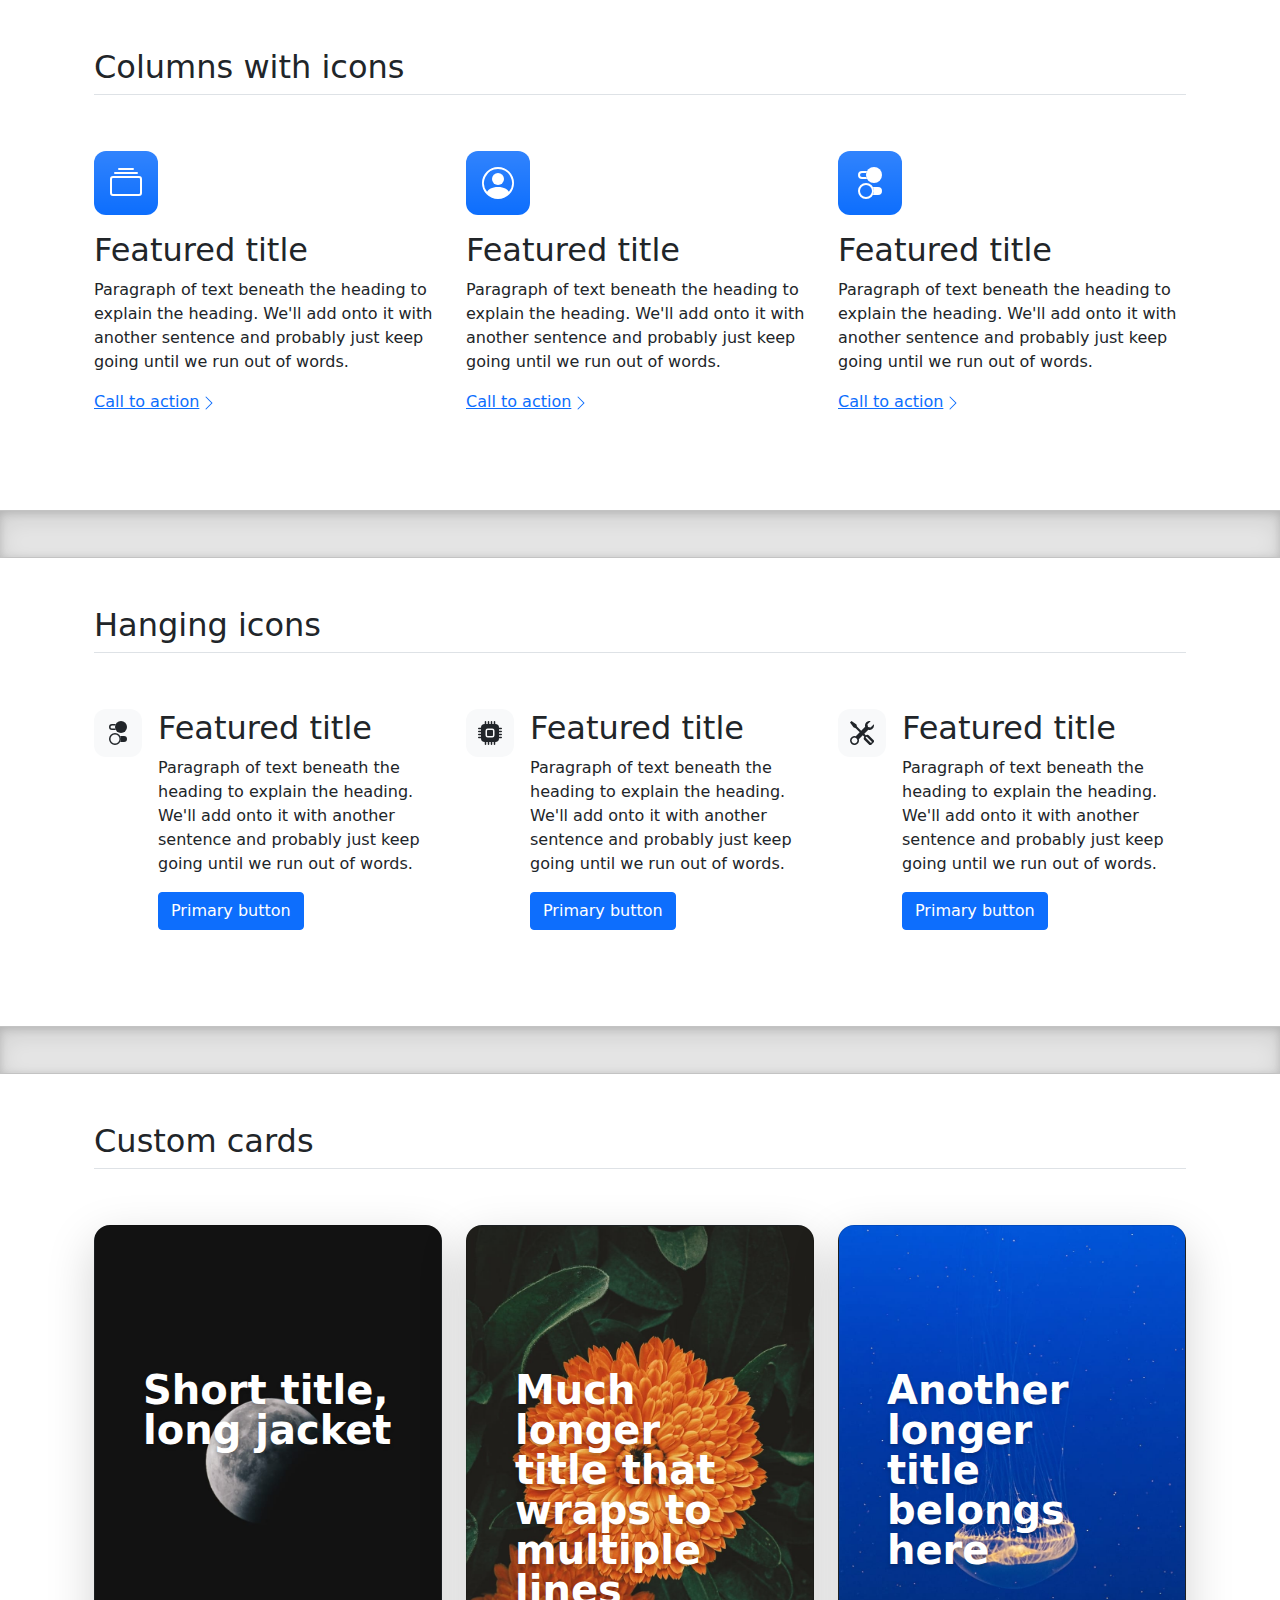
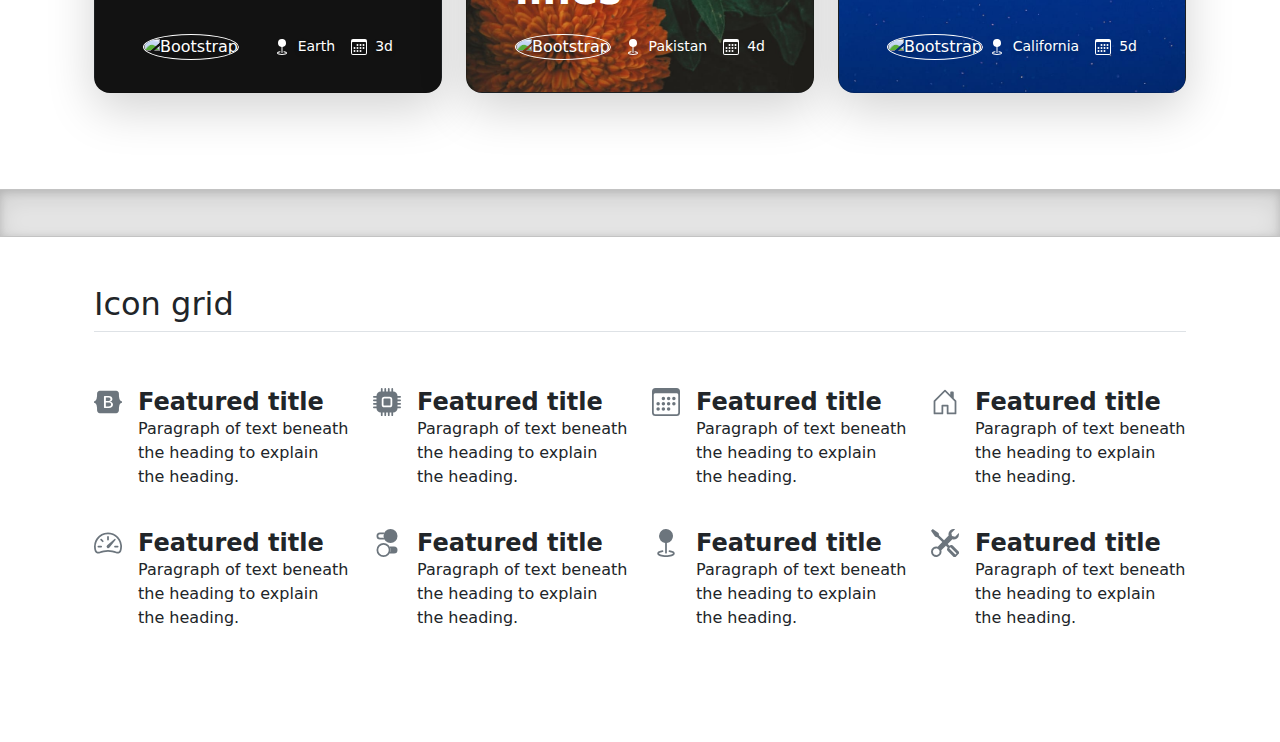
==== modules/my-page/index.html @ 79d13105 "feat(sign-in): show error login" ====
<!doctype html>
<html lang="en">
<head>
    <meta charset="utf-8">
    <meta name="viewport" content="width=device-width, initial-scale=1">
    <title>My page</title>

    <!-- Bootstrap core CSS -->
    <link href="/assets/dist/css/bootstrap.min.css" rel="stylesheet">

    <style>
        .bd-placeholder-img {
            font-size: 1.125rem;
            text-anchor: middle;
            -webkit-user-select: none;
            -moz-user-select: none;
            user-select: none;
        }

        @media (min-width: 768px) {
            .bd-placeholder-img-lg {
                font-size: 3.5rem;
            }
        }
    </style>


    <!-- Custom styles for this template -->
    <link href="my-page.css" rel="stylesheet">
</head>
<body>

<svg xmlns="http://www.w3.org/2000/svg" style="display: none;">
    <symbol id="bootstrap" viewBox="0 0 118 94">
        <title>Bootstrap</title>
        <path fill-rule="evenodd" clip-rule="evenodd"
              d="M24.509 0c-6.733 0-11.715 5.893-11.492 12.284.214 6.14-.064 14.092-2.066 20.577C8.943 39.365 5.547 43.485 0 44.014v5.972c5.547.529 8.943 4.649 10.951 11.153 2.002 6.485 2.28 14.437 2.066 20.577C12.794 88.106 17.776 94 24.51 94H93.5c6.733 0 11.714-5.893 11.491-12.284-.214-6.14.064-14.092 2.066-20.577 2.009-6.504 5.396-10.624 10.943-11.153v-5.972c-5.547-.529-8.934-4.649-10.943-11.153-2.002-6.484-2.28-14.437-2.066-20.577C105.214 5.894 100.233 0 93.5 0H24.508zM80 57.863C80 66.663 73.436 72 62.543 72H44a2 2 0 01-2-2V24a2 2 0 012-2h18.437c9.083 0 15.044 4.92 15.044 12.474 0 5.302-4.01 10.049-9.119 10.88v.277C75.317 46.394 80 51.21 80 57.863zM60.521 28.34H49.948v14.934h8.905c6.884 0 10.68-2.772 10.68-7.727 0-4.643-3.264-7.207-9.012-7.207zM49.948 49.2v16.458H60.91c7.167 0 10.964-2.876 10.964-8.281 0-5.406-3.903-8.178-11.425-8.178H49.948z"></path>
    </symbol>
    <symbol id="home" viewBox="0 0 16 16">
        <path d="M8.354 1.146a.5.5 0 0 0-.708 0l-6 6A.5.5 0 0 0 1.5 7.5v7a.5.5 0 0 0 .5.5h4.5a.5.5 0 0 0 .5-.5v-4h2v4a.5.5 0 0 0 .5.5H14a.5.5 0 0 0 .5-.5v-7a.5.5 0 0 0-.146-.354L13 5.793V2.5a.5.5 0 0 0-.5-.5h-1a.5.5 0 0 0-.5.5v1.293L8.354 1.146zM2.5 14V7.707l5.5-5.5 5.5 5.5V14H10v-4a.5.5 0 0 0-.5-.5h-3a.5.5 0 0 0-.5.5v4H2.5z"/>
    </symbol>
    <symbol id="speedometer2" viewBox="0 0 16 16">
        <path d="M8 4a.5.5 0 0 1 .5.5V6a.5.5 0 0 1-1 0V4.5A.5.5 0 0 1 8 4zM3.732 5.732a.5.5 0 0 1 .707 0l.915.914a.5.5 0 1 1-.708.708l-.914-.915a.5.5 0 0 1 0-.707zM2 10a.5.5 0 0 1 .5-.5h1.586a.5.5 0 0 1 0 1H2.5A.5.5 0 0 1 2 10zm9.5 0a.5.5 0 0 1 .5-.5h1.5a.5.5 0 0 1 0 1H12a.5.5 0 0 1-.5-.5zm.754-4.246a.389.389 0 0 0-.527-.02L7.547 9.31a.91.91 0 1 0 1.302 1.258l3.434-4.297a.389.389 0 0 0-.029-.518z"/>
        <path fill-rule="evenodd"
              d="M0 10a8 8 0 1 1 15.547 2.661c-.442 1.253-1.845 1.602-2.932 1.25C11.309 13.488 9.475 13 8 13c-1.474 0-3.31.488-4.615.911-1.087.352-2.49.003-2.932-1.25A7.988 7.988 0 0 1 0 10zm8-7a7 7 0 0 0-6.603 9.329c.203.575.923.876 1.68.63C4.397 12.533 6.358 12 8 12s3.604.532 4.923.96c.757.245 1.477-.056 1.68-.631A7 7 0 0 0 8 3z"/>
    </symbol>
    <symbol id="table" viewBox="0 0 16 16">
        <path d="M0 2a2 2 0 0 1 2-2h12a2 2 0 0 1 2 2v12a2 2 0 0 1-2 2H2a2 2 0 0 1-2-2V2zm15 2h-4v3h4V4zm0 4h-4v3h4V8zm0 4h-4v3h3a1 1 0 0 0 1-1v-2zm-5 3v-3H6v3h4zm-5 0v-3H1v2a1 1 0 0 0 1 1h3zm-4-4h4V8H1v3zm0-4h4V4H1v3zm5-3v3h4V4H6zm4 4H6v3h4V8z"/>
    </symbol>
    <symbol id="people-circle" viewBox="0 0 16 16">
        <path d="M11 6a3 3 0 1 1-6 0 3 3 0 0 1 6 0z"/>
        <path fill-rule="evenodd"
              d="M0 8a8 8 0 1 1 16 0A8 8 0 0 1 0 8zm8-7a7 7 0 0 0-5.468 11.37C3.242 11.226 4.805 10 8 10s4.757 1.225 5.468 2.37A7 7 0 0 0 8 1z"/>
    </symbol>
    <symbol id="grid" viewBox="0 0 16 16">
        <path d="M1 2.5A1.5 1.5 0 0 1 2.5 1h3A1.5 1.5 0 0 1 7 2.5v3A1.5 1.5 0 0 1 5.5 7h-3A1.5 1.5 0 0 1 1 5.5v-3zM2.5 2a.5.5 0 0 0-.5.5v3a.5.5 0 0 0 .5.5h3a.5.5 0 0 0 .5-.5v-3a.5.5 0 0 0-.5-.5h-3zm6.5.5A1.5 1.5 0 0 1 10.5 1h3A1.5 1.5 0 0 1 15 2.5v3A1.5 1.5 0 0 1 13.5 7h-3A1.5 1.5 0 0 1 9 5.5v-3zm1.5-.5a.5.5 0 0 0-.5.5v3a.5.5 0 0 0 .5.5h3a.5.5 0 0 0 .5-.5v-3a.5.5 0 0 0-.5-.5h-3zM1 10.5A1.5 1.5 0 0 1 2.5 9h3A1.5 1.5 0 0 1 7 10.5v3A1.5 1.5 0 0 1 5.5 15h-3A1.5 1.5 0 0 1 1 13.5v-3zm1.5-.5a.5.5 0 0 0-.5.5v3a.5.5 0 0 0 .5.5h3a.5.5 0 0 0 .5-.5v-3a.5.5 0 0 0-.5-.5h-3zm6.5.5A1.5 1.5 0 0 1 10.5 9h3a1.5 1.5 0 0 1 1.5 1.5v3a1.5 1.5 0 0 1-1.5 1.5h-3A1.5 1.5 0 0 1 9 13.5v-3zm1.5-.5a.5.5 0 0 0-.5.5v3a.5.5 0 0 0 .5.5h3a.5.5 0 0 0 .5-.5v-3a.5.5 0 0 0-.5-.5h-3z"/>
    </symbol>
    <symbol id="collection" viewBox="0 0 16 16">
        <path d="M2.5 3.5a.5.5 0 0 1 0-1h11a.5.5 0 0 1 0 1h-11zm2-2a.5.5 0 0 1 0-1h7a.5.5 0 0 1 0 1h-7zM0 13a1.5 1.5 0 0 0 1.5 1.5h13A1.5 1.5 0 0 0 16 13V6a1.5 1.5 0 0 0-1.5-1.5h-13A1.5 1.5 0 0 0 0 6v7zm1.5.5A.5.5 0 0 1 1 13V6a.5.5 0 0 1 .5-.5h13a.5.5 0 0 1 .5.5v7a.5.5 0 0 1-.5.5h-13z"/>
    </symbol>
    <symbol id="calendar3" viewBox="0 0 16 16">
        <path d="M14 0H2a2 2 0 0 0-2 2v12a2 2 0 0 0 2 2h12a2 2 0 0 0 2-2V2a2 2 0 0 0-2-2zM1 3.857C1 3.384 1.448 3 2 3h12c.552 0 1 .384 1 .857v10.286c0 .473-.448.857-1 .857H2c-.552 0-1-.384-1-.857V3.857z"/>
        <path d="M6.5 7a1 1 0 1 0 0-2 1 1 0 0 0 0 2zm3 0a1 1 0 1 0 0-2 1 1 0 0 0 0 2zm3 0a1 1 0 1 0 0-2 1 1 0 0 0 0 2zm-9 3a1 1 0 1 0 0-2 1 1 0 0 0 0 2zm3 0a1 1 0 1 0 0-2 1 1 0 0 0 0 2zm3 0a1 1 0 1 0 0-2 1 1 0 0 0 0 2zm3 0a1 1 0 1 0 0-2 1 1 0 0 0 0 2zm-9 3a1 1 0 1 0 0-2 1 1 0 0 0 0 2zm3 0a1 1 0 1 0 0-2 1 1 0 0 0 0 2zm3 0a1 1 0 1 0 0-2 1 1 0 0 0 0 2z"/>
    </symbol>
    <symbol id="chat-quote-fill" viewBox="0 0 16 16">
        <path d="M16 8c0 3.866-3.582 7-8 7a9.06 9.06 0 0 1-2.347-.306c-.584.296-1.925.864-4.181 1.234-.2.032-.352-.176-.273-.362.354-.836.674-1.95.77-2.966C.744 11.37 0 9.76 0 8c0-3.866 3.582-7 8-7s8 3.134 8 7zM7.194 6.766a1.688 1.688 0 0 0-.227-.272 1.467 1.467 0 0 0-.469-.324l-.008-.004A1.785 1.785 0 0 0 5.734 6C4.776 6 4 6.746 4 7.667c0 .92.776 1.666 1.734 1.666.343 0 .662-.095.931-.26-.137.389-.39.804-.81 1.22a.405.405 0 0 0 .011.59c.173.16.447.155.614-.01 1.334-1.329 1.37-2.758.941-3.706a2.461 2.461 0 0 0-.227-.4zM11 9.073c-.136.389-.39.804-.81 1.22a.405.405 0 0 0 .012.59c.172.16.446.155.613-.01 1.334-1.329 1.37-2.758.942-3.706a2.466 2.466 0 0 0-.228-.4 1.686 1.686 0 0 0-.227-.273 1.466 1.466 0 0 0-.469-.324l-.008-.004A1.785 1.785 0 0 0 10.07 6c-.957 0-1.734.746-1.734 1.667 0 .92.777 1.666 1.734 1.666.343 0 .662-.095.931-.26z"/>
    </symbol>
    <symbol id="cpu-fill" viewBox="0 0 16 16">
        <path d="M6.5 6a.5.5 0 0 0-.5.5v3a.5.5 0 0 0 .5.5h3a.5.5 0 0 0 .5-.5v-3a.5.5 0 0 0-.5-.5h-3z"/>
        <path d="M5.5.5a.5.5 0 0 0-1 0V2A2.5 2.5 0 0 0 2 4.5H.5a.5.5 0 0 0 0 1H2v1H.5a.5.5 0 0 0 0 1H2v1H.5a.5.5 0 0 0 0 1H2v1H.5a.5.5 0 0 0 0 1H2A2.5 2.5 0 0 0 4.5 14v1.5a.5.5 0 0 0 1 0V14h1v1.5a.5.5 0 0 0 1 0V14h1v1.5a.5.5 0 0 0 1 0V14h1v1.5a.5.5 0 0 0 1 0V14a2.5 2.5 0 0 0 2.5-2.5h1.5a.5.5 0 0 0 0-1H14v-1h1.5a.5.5 0 0 0 0-1H14v-1h1.5a.5.5 0 0 0 0-1H14v-1h1.5a.5.5 0 0 0 0-1H14A2.5 2.5 0 0 0 11.5 2V.5a.5.5 0 0 0-1 0V2h-1V.5a.5.5 0 0 0-1 0V2h-1V.5a.5.5 0 0 0-1 0V2h-1V.5zm1 4.5h3A1.5 1.5 0 0 1 11 6.5v3A1.5 1.5 0 0 1 9.5 11h-3A1.5 1.5 0 0 1 5 9.5v-3A1.5 1.5 0 0 1 6.5 5z"/>
    </symbol>
    <symbol id="gear-fill" viewBox="0 0 16 16">
        <path d="M9.405 1.05c-.413-1.4-2.397-1.4-2.81 0l-.1.34a1.464 1.464 0 0 1-2.105.872l-.31-.17c-1.283-.698-2.686.705-1.987 1.987l.169.311c.446.82.023 1.841-.872 2.105l-.34.1c-1.4.413-1.4 2.397 0 2.81l.34.1a1.464 1.464 0 0 1 .872 2.105l-.17.31c-.698 1.283.705 2.686 1.987 1.987l.311-.169a1.464 1.464 0 0 1 2.105.872l.1.34c.413 1.4 2.397 1.4 2.81 0l.1-.34a1.464 1.464 0 0 1 2.105-.872l.31.17c1.283.698 2.686-.705 1.987-1.987l-.169-.311a1.464 1.464 0 0 1 .872-2.105l.34-.1c1.4-.413 1.4-2.397 0-2.81l-.34-.1a1.464 1.464 0 0 1-.872-2.105l.17-.31c.698-1.283-.705-2.686-1.987-1.987l-.311.169a1.464 1.464 0 0 1-2.105-.872l-.1-.34zM8 10.93a2.929 2.929 0 1 1 0-5.86 2.929 2.929 0 0 1 0 5.858z"/>
    </symbol>
    <symbol id="speedometer" viewBox="0 0 16 16">
        <path d="M8 2a.5.5 0 0 1 .5.5V4a.5.5 0 0 1-1 0V2.5A.5.5 0 0 1 8 2zM3.732 3.732a.5.5 0 0 1 .707 0l.915.914a.5.5 0 1 1-.708.708l-.914-.915a.5.5 0 0 1 0-.707zM2 8a.5.5 0 0 1 .5-.5h1.586a.5.5 0 0 1 0 1H2.5A.5.5 0 0 1 2 8zm9.5 0a.5.5 0 0 1 .5-.5h1.5a.5.5 0 0 1 0 1H12a.5.5 0 0 1-.5-.5zm.754-4.246a.389.389 0 0 0-.527-.02L7.547 7.31A.91.91 0 1 0 8.85 8.569l3.434-4.297a.389.389 0 0 0-.029-.518z"/>
        <path fill-rule="evenodd"
              d="M6.664 15.889A8 8 0 1 1 9.336.11a8 8 0 0 1-2.672 15.78zm-4.665-4.283A11.945 11.945 0 0 1 8 10c2.186 0 4.236.585 6.001 1.606a7 7 0 1 0-12.002 0z"/>
    </symbol>
    <symbol id="toggles2" viewBox="0 0 16 16">
        <path d="M9.465 10H12a2 2 0 1 1 0 4H9.465c.34-.588.535-1.271.535-2 0-.729-.195-1.412-.535-2z"/>
        <path d="M6 15a3 3 0 1 0 0-6 3 3 0 0 0 0 6zm0 1a4 4 0 1 1 0-8 4 4 0 0 1 0 8zm.535-10a3.975 3.975 0 0 1-.409-1H4a1 1 0 0 1 0-2h2.126c.091-.355.23-.69.41-1H4a2 2 0 1 0 0 4h2.535z"/>
        <path d="M14 4a4 4 0 1 1-8 0 4 4 0 0 1 8 0z"/>
    </symbol>
    <symbol id="tools" viewBox="0 0 16 16">
        <path d="M1 0L0 1l2.2 3.081a1 1 0 0 0 .815.419h.07a1 1 0 0 1 .708.293l2.675 2.675-2.617 2.654A3.003 3.003 0 0 0 0 13a3 3 0 1 0 5.878-.851l2.654-2.617.968.968-.305.914a1 1 0 0 0 .242 1.023l3.356 3.356a1 1 0 0 0 1.414 0l1.586-1.586a1 1 0 0 0 0-1.414l-3.356-3.356a1 1 0 0 0-1.023-.242L10.5 9.5l-.96-.96 2.68-2.643A3.005 3.005 0 0 0 16 3c0-.269-.035-.53-.102-.777l-2.14 2.141L12 4l-.364-1.757L13.777.102a3 3 0 0 0-3.675 3.68L7.462 6.46 4.793 3.793a1 1 0 0 1-.293-.707v-.071a1 1 0 0 0-.419-.814L1 0zm9.646 10.646a.5.5 0 0 1 .708 0l3 3a.5.5 0 0 1-.708.708l-3-3a.5.5 0 0 1 0-.708zM3 11l.471.242.529.026.287.445.445.287.026.529L5 13l-.242.471-.026.529-.445.287-.287.445-.529.026L3 15l-.471-.242L2 14.732l-.287-.445L1.268 14l-.026-.529L1 13l.242-.471.026-.529.445-.287.287-.445.529-.026L3 11z"/>
    </symbol>
    <symbol id="chevron-right" viewBox="0 0 16 16">
        <path fill-rule="evenodd"
              d="M4.646 1.646a.5.5 0 0 1 .708 0l6 6a.5.5 0 0 1 0 .708l-6 6a.5.5 0 0 1-.708-.708L10.293 8 4.646 2.354a.5.5 0 0 1 0-.708z"/>
    </symbol>
    <symbol id="geo-fill" viewBox="0 0 16 16">
        <path fill-rule="evenodd"
              d="M4 4a4 4 0 1 1 4.5 3.969V13.5a.5.5 0 0 1-1 0V7.97A4 4 0 0 1 4 3.999zm2.493 8.574a.5.5 0 0 1-.411.575c-.712.118-1.28.295-1.655.493a1.319 1.319 0 0 0-.37.265.301.301 0 0 0-.057.09V14l.002.008a.147.147 0 0 0 .016.033.617.617 0 0 0 .145.15c.165.13.435.27.813.395.751.25 1.82.414 3.024.414s2.273-.163 3.024-.414c.378-.126.648-.265.813-.395a.619.619 0 0 0 .146-.15.148.148 0 0 0 .015-.033L12 14v-.004a.301.301 0 0 0-.057-.09 1.318 1.318 0 0 0-.37-.264c-.376-.198-.943-.375-1.655-.493a.5.5 0 1 1 .164-.986c.77.127 1.452.328 1.957.594C12.5 13 13 13.4 13 14c0 .426-.26.752-.544.977-.29.228-.68.413-1.116.558-.878.293-2.059.465-3.34.465-1.281 0-2.462-.172-3.34-.465-.436-.145-.826-.33-1.116-.558C3.26 14.752 3 14.426 3 14c0-.599.5-1 .961-1.243.505-.266 1.187-.467 1.957-.594a.5.5 0 0 1 .575.411z"/>
    </symbol>
</svg>
<main>
    <h1 class="visually-hidden">Features examples</h1>

    <div class="container px-4 py-5" id="featured-3">
        <h2 class="pb-2 border-bottom">Columns with icons</h2>
        <div class="row g-4 py-5 row-cols-1 row-cols-lg-3">
            <div class="feature col">
                <div class="feature-icon bg-primary bg-gradient">
                    <svg class="bi" width="1em" height="1em">
                        <use xlink:href="#collection"/>
                    </svg>
                </div>
                <h2>Featured title</h2>
                <p>Paragraph of text beneath the heading to explain the heading. We'll add onto it with another sentence
                    and probably just keep going until we run out of words.</p>
                <a href="#" class="icon-link">
                    Call to action
                    <svg class="bi" width="1em" height="1em">
                        <use xlink:href="#chevron-right"/>
                    </svg>
                </a>
            </div>
            <div class="feature col">
                <div class="feature-icon bg-primary bg-gradient">
                    <svg class="bi" width="1em" height="1em">
                        <use xlink:href="#people-circle"/>
                    </svg>
                </div>
                <h2>Featured title</h2>
                <p>Paragraph of text beneath the heading to explain the heading. We'll add onto it with another sentence
                    and probably just keep going until we run out of words.</p>
                <a href="#" class="icon-link">
                    Call to action
                    <svg class="bi" width="1em" height="1em">
                        <use xlink:href="#chevron-right"/>
                    </svg>
                </a>
            </div>
            <div class="feature col">
                <div class="feature-icon bg-primary bg-gradient">
                    <svg class="bi" width="1em" height="1em">
                        <use xlink:href="#toggles2"/>
                    </svg>
                </div>
                <h2>Featured title</h2>
                <p>Paragraph of text beneath the heading to explain the heading. We'll add onto it with another sentence
                    and probably just keep going until we run out of words.</p>
                <a href="#" class="icon-link">
                    Call to action
                    <svg class="bi" width="1em" height="1em">
                        <use xlink:href="#chevron-right"/>
                    </svg>
                </a>
            </div>
        </div>
    </div>

    <div class="b-example-divider"></div>

    <div class="container px-4 py-5" id="hanging-icons">
        <h2 class="pb-2 border-bottom">Hanging icons</h2>
        <div class="row g-4 py-5 row-cols-1 row-cols-lg-3">
            <div class="col d-flex align-items-start">
                <div class="icon-square bg-light text-dark flex-shrink-0 me-3">
                    <svg class="bi" width="1em" height="1em">
                        <use xlink:href="#toggles2"/>
                    </svg>
                </div>
                <div>
                    <h2>Featured title</h2>
                    <p>Paragraph of text beneath the heading to explain the heading. We'll add onto it with another
                        sentence and probably just keep going until we run out of words.</p>
                    <a href="#" class="btn btn-primary">
                        Primary button
                    </a>
                </div>
            </div>
            <div class="col d-flex align-items-start">
                <div class="icon-square bg-light text-dark flex-shrink-0 me-3">
                    <svg class="bi" width="1em" height="1em">
                        <use xlink:href="#cpu-fill"/>
                    </svg>
                </div>
                <div>
                    <h2>Featured title</h2>
                    <p>Paragraph of text beneath the heading to explain the heading. We'll add onto it with another
                        sentence and probably just keep going until we run out of words.</p>
                    <a href="#" class="btn btn-primary">
                        Primary button
                    </a>
                </div>
            </div>
            <div class="col d-flex align-items-start">
                <div class="icon-square bg-light text-dark flex-shrink-0 me-3">
                    <svg class="bi" width="1em" height="1em">
                        <use xlink:href="#tools"/>
                    </svg>
                </div>
                <div>
                    <h2>Featured title</h2>
                    <p>Paragraph of text beneath the heading to explain the heading. We'll add onto it with another
                        sentence and probably just keep going until we run out of words.</p>
                    <a href="#" class="btn btn-primary">
                        Primary button
                    </a>
                </div>
            </div>
        </div>
    </div>

    <div class="b-example-divider"></div>

    <div class="container px-4 py-5" id="custom-cards">
        <h2 class="pb-2 border-bottom">Custom cards</h2>

        <div class="row row-cols-1 row-cols-lg-3 align-items-stretch g-4 py-5">
            <div class="col">
                <div class="card card-cover h-100 overflow-hidden text-white bg-dark rounded-5 shadow-lg"
                     style="background-image: url('unsplash-photo-1.jpg');">
                    <div class="d-flex flex-column h-100 p-5 pb-3 text-white text-shadow-1">
                        <h2 class="pt-5 mt-5 mb-4 display-6 lh-1 fw-bold">Short title, long jacket</h2>
                        <ul class="d-flex list-unstyled mt-auto">
                            <li class="me-auto">
                                <img src="https://github.com/twbs.png" alt="Bootstrap" width="32" height="32"
                                     class="rounded-circle border border-white">
                            </li>
                            <li class="d-flex align-items-center me-3">
                                <svg class="bi me-2" width="1em" height="1em">
                                    <use xlink:href="#geo-fill"/>
                                </svg>
                                <small>Earth</small>
                            </li>
                            <li class="d-flex align-items-center">
                                <svg class="bi me-2" width="1em" height="1em">
                                    <use xlink:href="#calendar3"/>
                                </svg>
                                <small>3d</small>
                            </li>
                        </ul>
                    </div>
                </div>
            </div>

            <div class="col">
                <div class="card card-cover h-100 overflow-hidden text-white bg-dark rounded-5 shadow-lg"
                     style="background-image: url('unsplash-photo-2.jpg');">
                    <div class="d-flex flex-column h-100 p-5 pb-3 text-white text-shadow-1">
                        <h2 class="pt-5 mt-5 mb-4 display-6 lh-1 fw-bold">Much longer title that wraps to multiple
                            lines</h2>
                        <ul class="d-flex list-unstyled mt-auto">
                            <li class="me-auto">
                                <img src="https://github.com/twbs.png" alt="Bootstrap" width="32" height="32"
                                     class="rounded-circle border border-white">
                            </li>
                            <li class="d-flex align-items-center me-3">
                                <svg class="bi me-2" width="1em" height="1em">
                                    <use xlink:href="#geo-fill"/>
                                </svg>
                                <small>Pakistan</small>
                            </li>
                            <li class="d-flex align-items-center">
                                <svg class="bi me-2" width="1em" height="1em">
                                    <use xlink:href="#calendar3"/>
                                </svg>
                                <small>4d</small>
                            </li>
                        </ul>
                    </div>
                </div>
            </div>

            <div class="col">
                <div class="card card-cover h-100 overflow-hidden text-white bg-dark rounded-5 shadow-lg"
                     style="background-image: url('unsplash-photo-3.jpg');">
                    <div class="d-flex flex-column h-100 p-5 pb-3 text-shadow-1">
                        <h2 class="pt-5 mt-5 mb-4 display-6 lh-1 fw-bold">Another longer title belongs here</h2>
                        <ul class="d-flex list-unstyled mt-auto">
                            <li class="me-auto">
                                <img src="https://github.com/twbs.png" alt="Bootstrap" width="32" height="32"
                                     class="rounded-circle border border-white">
                            </li>
                            <li class="d-flex align-items-center me-3">
                                <svg class="bi me-2" width="1em" height="1em">
                                    <use xlink:href="#geo-fill"/>
                                </svg>
                                <small>California</small>
                            </li>
                            <li class="d-flex align-items-center">
                                <svg class="bi me-2" width="1em" height="1em">
                                    <use xlink:href="#calendar3"/>
                                </svg>
                                <small>5d</small>
                            </li>
                        </ul>
                    </div>
                </div>
            </div>
        </div>
    </div>

    <div class="b-example-divider"></div>

    <div class="container px-4 py-5" id="icon-grid">
        <h2 class="pb-2 border-bottom">Icon grid</h2>

        <div class="row row-cols-1 row-cols-sm-2 row-cols-md-3 row-cols-lg-4 g-4 py-5">
            <div class="col d-flex align-items-start">
                <svg class="bi text-muted flex-shrink-0 me-3" width="1.75em" height="1.75em">
                    <use xlink:href="#bootstrap"/>
                </svg>
                <div>
                    <h4 class="fw-bold mb-0">Featured title</h4>
                    <p>Paragraph of text beneath the heading to explain the heading.</p>
                </div>
            </div>
            <div class="col d-flex align-items-start">
                <svg class="bi text-muted flex-shrink-0 me-3" width="1.75em" height="1.75em">
                    <use xlink:href="#cpu-fill"/>
                </svg>
                <div>
                    <h4 class="fw-bold mb-0">Featured title</h4>
                    <p>Paragraph of text beneath the heading to explain the heading.</p>
                </div>
            </div>
            <div class="col d-flex align-items-start">
                <svg class="bi text-muted flex-shrink-0 me-3" width="1.75em" height="1.75em">
                    <use xlink:href="#calendar3"/>
                </svg>
                <div>
                    <h4 class="fw-bold mb-0">Featured title</h4>
                    <p>Paragraph of text beneath the heading to explain the heading.</p>
                </div>
            </div>
            <div class="col d-flex align-items-start">
                <svg class="bi text-muted flex-shrink-0 me-3" width="1.75em" height="1.75em">
                    <use xlink:href="#home"/>
                </svg>
                <div>
                    <h4 class="fw-bold mb-0">Featured title</h4>
                    <p>Paragraph of text beneath the heading to explain the heading.</p>
                </div>
            </div>
            <div class="col d-flex align-items-start">
                <svg class="bi text-muted flex-shrink-0 me-3" width="1.75em" height="1.75em">
                    <use xlink:href="#speedometer2"/>
                </svg>
                <div>
                    <h4 class="fw-bold mb-0">Featured title</h4>
                    <p>Paragraph of text beneath the heading to explain the heading.</p>
                </div>
            </div>
            <div class="col d-flex align-items-start">
                <svg class="bi text-muted flex-shrink-0 me-3" width="1.75em" height="1.75em">
                    <use xlink:href="#toggles2"/>
                </svg>
                <div>
                    <h4 class="fw-bold mb-0">Featured title</h4>
                    <p>Paragraph of text beneath the heading to explain the heading.</p>
                </div>
            </div>
            <div class="col d-flex align-items-start">
                <svg class="bi text-muted flex-shrink-0 me-3" width="1.75em" height="1.75em">
                    <use xlink:href="#geo-fill"/>
                </svg>
                <div>
                    <h4 class="fw-bold mb-0">Featured title</h4>
                    <p>Paragraph of text beneath the heading to explain the heading.</p>
                </div>
            </div>
            <div class="col d-flex align-items-start">
                <svg class="bi text-muted flex-shrink-0 me-3" width="1.75em" height="1.75em">
                    <use xlink:href="#tools"/>
                </svg>
                <div>
                    <h4 class="fw-bold mb-0">Featured title</h4>
                    <p>Paragraph of text beneath the heading to explain the heading.</p>
                </div>
            </div>
        </div>
    </div>
</main>
<script src="/assets/dist/js/bootstrap.bundle.min.js"></script>
</body>
</html>
---- modules/my-page/my-page.css ----
.b-example-divider {
  height: 3rem;
  background-color: rgba(0, 0, 0, .1);
  border: solid rgba(0, 0, 0, .15);
  border-width: 1px 0;
  box-shadow: inset 0 .5em 1.5em rgba(0, 0, 0, .1), inset 0 .125em .5em rgba(0, 0, 0, .15);
}

.bi {
  vertical-align: -.125em;
  fill: currentColor;
}

.feature-icon {
  display: inline-flex;
  align-items: center;
  justify-content: center;
  width: 4rem;
  height: 4rem;
  margin-bottom: 1rem;
  font-size: 2rem;
  color: #fff;
  border-radius: .75rem;
}

.icon-link {
  display: inline-flex;
  align-items: center;
}
.icon-link > .bi {
  margin-top: .125rem;
  margin-left: .125rem;
  transition: transform .25s ease-in-out;
  fill: currentColor;
}
.icon-link:hover > .bi {
  transform: translate(.25rem);
}

.icon-square {
  display: inline-flex;
  align-items: center;
  justify-content: center;
  width: 3rem;
  height: 3rem;
  font-size: 1.5rem;
  border-radius: .75rem;
}

.rounded-4 { border-radius: .5rem; }
.rounded-5 { border-radius: 1rem; }

.text-shadow-1 { text-shadow: 0 .125rem .25rem rgba(0, 0, 0, .25); }
.text-shadow-2 { text-shadow: 0 .25rem .5rem rgba(0, 0, 0, .25); }
.text-shadow-3 { text-shadow: 0 .5rem 1.5rem rgba(0, 0, 0, .25); }

.card-cover {
  background-repeat: no-repeat;
  background-position: center center;
  background-size: cover;
}
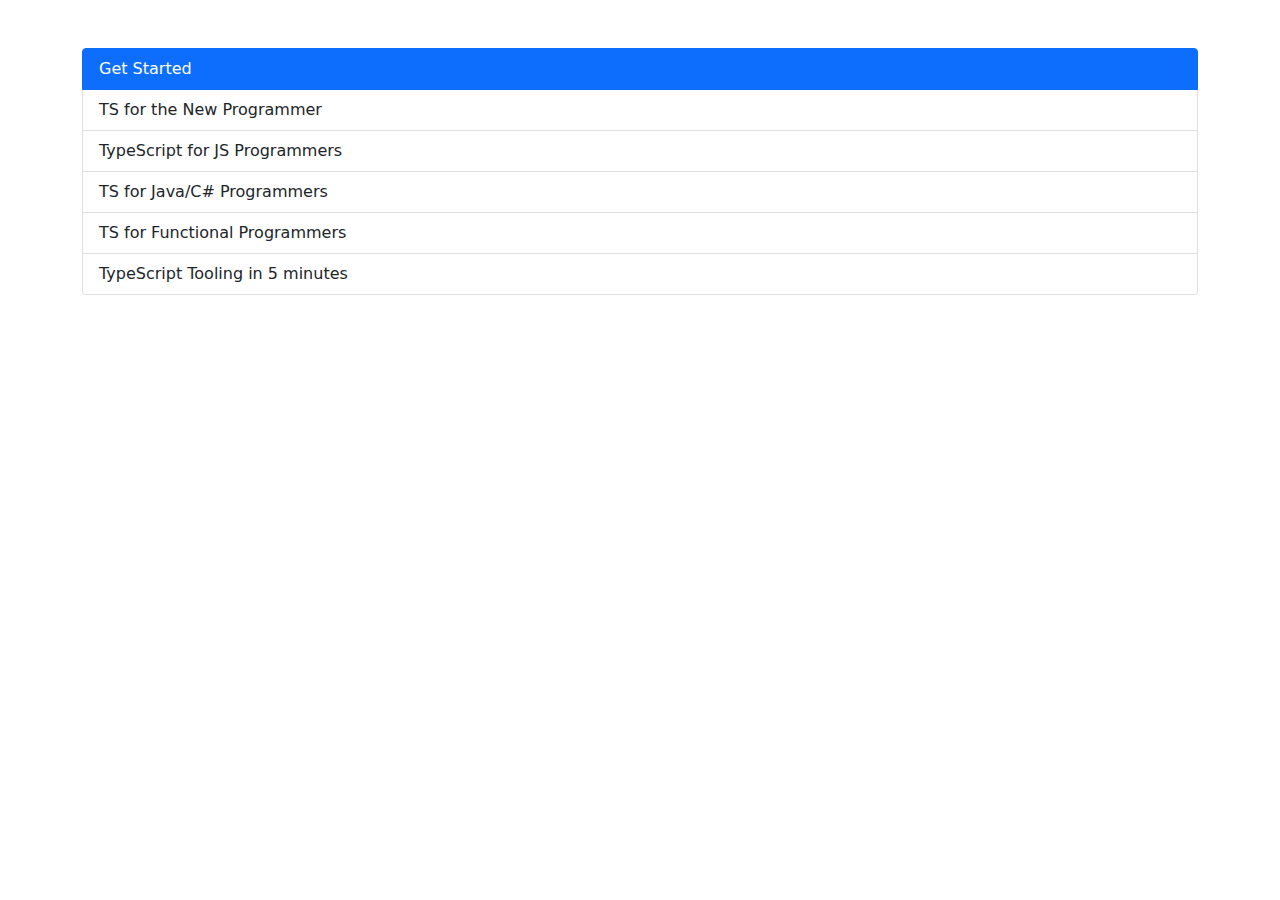
==== commit 57aa7d51: "feat : build session 1" ====
--- a/modules/my-page/index.html
+++ b/modules/my-page/index.html
@@ -30,351 +30,18 @@
 </head>
 <body>
 
-<svg xmlns="http://www.w3.org/2000/svg" style="display: none;">
-    <symbol id="bootstrap" viewBox="0 0 118 94">
-        <title>Bootstrap</title>
-        <path fill-rule="evenodd" clip-rule="evenodd"
-              d="M24.509 0c-6.733 0-11.715 5.893-11.492 12.284.214 6.14-.064 14.092-2.066 20.577C8.943 39.365 5.547 43.485 0 44.014v5.972c5.547.529 8.943 4.649 10.951 11.153 2.002 6.485 2.28 14.437 2.066 20.577C12.794 88.106 17.776 94 24.51 94H93.5c6.733 0 11.714-5.893 11.491-12.284-.214-6.14.064-14.092 2.066-20.577 2.009-6.504 5.396-10.624 10.943-11.153v-5.972c-5.547-.529-8.934-4.649-10.943-11.153-2.002-6.484-2.28-14.437-2.066-20.577C105.214 5.894 100.233 0 93.5 0H24.508zM80 57.863C80 66.663 73.436 72 62.543 72H44a2 2 0 01-2-2V24a2 2 0 012-2h18.437c9.083 0 15.044 4.92 15.044 12.474 0 5.302-4.01 10.049-9.119 10.88v.277C75.317 46.394 80 51.21 80 57.863zM60.521 28.34H49.948v14.934h8.905c6.884 0 10.68-2.772 10.68-7.727 0-4.643-3.264-7.207-9.012-7.207zM49.948 49.2v16.458H60.91c7.167 0 10.964-2.876 10.964-8.281 0-5.406-3.903-8.178-11.425-8.178H49.948z"></path>
-    </symbol>
-    <symbol id="home" viewBox="0 0 16 16">
-        <path d="M8.354 1.146a.5.5 0 0 0-.708 0l-6 6A.5.5 0 0 0 1.5 7.5v7a.5.5 0 0 0 .5.5h4.5a.5.5 0 0 0 .5-.5v-4h2v4a.5.5 0 0 0 .5.5H14a.5.5 0 0 0 .5-.5v-7a.5.5 0 0 0-.146-.354L13 5.793V2.5a.5.5 0 0 0-.5-.5h-1a.5.5 0 0 0-.5.5v1.293L8.354 1.146zM2.5 14V7.707l5.5-5.5 5.5 5.5V14H10v-4a.5.5 0 0 0-.5-.5h-3a.5.5 0 0 0-.5.5v4H2.5z"/>
-    </symbol>
-    <symbol id="speedometer2" viewBox="0 0 16 16">
-        <path d="M8 4a.5.5 0 0 1 .5.5V6a.5.5 0 0 1-1 0V4.5A.5.5 0 0 1 8 4zM3.732 5.732a.5.5 0 0 1 .707 0l.915.914a.5.5 0 1 1-.708.708l-.914-.915a.5.5 0 0 1 0-.707zM2 10a.5.5 0 0 1 .5-.5h1.586a.5.5 0 0 1 0 1H2.5A.5.5 0 0 1 2 10zm9.5 0a.5.5 0 0 1 .5-.5h1.5a.5.5 0 0 1 0 1H12a.5.5 0 0 1-.5-.5zm.754-4.246a.389.389 0 0 0-.527-.02L7.547 9.31a.91.91 0 1 0 1.302 1.258l3.434-4.297a.389.389 0 0 0-.029-.518z"/>
-        <path fill-rule="evenodd"
-              d="M0 10a8 8 0 1 1 15.547 2.661c-.442 1.253-1.845 1.602-2.932 1.25C11.309 13.488 9.475 13 8 13c-1.474 0-3.31.488-4.615.911-1.087.352-2.49.003-2.932-1.25A7.988 7.988 0 0 1 0 10zm8-7a7 7 0 0 0-6.603 9.329c.203.575.923.876 1.68.63C4.397 12.533 6.358 12 8 12s3.604.532 4.923.96c.757.245 1.477-.056 1.68-.631A7 7 0 0 0 8 3z"/>
-    </symbol>
-    <symbol id="table" viewBox="0 0 16 16">
-        <path d="M0 2a2 2 0 0 1 2-2h12a2 2 0 0 1 2 2v12a2 2 0 0 1-2 2H2a2 2 0 0 1-2-2V2zm15 2h-4v3h4V4zm0 4h-4v3h4V8zm0 4h-4v3h3a1 1 0 0 0 1-1v-2zm-5 3v-3H6v3h4zm-5 0v-3H1v2a1 1 0 0 0 1 1h3zm-4-4h4V8H1v3zm0-4h4V4H1v3zm5-3v3h4V4H6zm4 4H6v3h4V8z"/>
-    </symbol>
-    <symbol id="people-circle" viewBox="0 0 16 16">
-        <path d="M11 6a3 3 0 1 1-6 0 3 3 0 0 1 6 0z"/>
-        <path fill-rule="evenodd"
-              d="M0 8a8 8 0 1 1 16 0A8 8 0 0 1 0 8zm8-7a7 7 0 0 0-5.468 11.37C3.242 11.226 4.805 10 8 10s4.757 1.225 5.468 2.37A7 7 0 0 0 8 1z"/>
-    </symbol>
-    <symbol id="grid" viewBox="0 0 16 16">
-        <path d="M1 2.5A1.5 1.5 0 0 1 2.5 1h3A1.5 1.5 0 0 1 7 2.5v3A1.5 1.5 0 0 1 5.5 7h-3A1.5 1.5 0 0 1 1 5.5v-3zM2.5 2a.5.5 0 0 0-.5.5v3a.5.5 0 0 0 .5.5h3a.5.5 0 0 0 .5-.5v-3a.5.5 0 0 0-.5-.5h-3zm6.5.5A1.5 1.5 0 0 1 10.5 1h3A1.5 1.5 0 0 1 15 2.5v3A1.5 1.5 0 0 1 13.5 7h-3A1.5 1.5 0 0 1 9 5.5v-3zm1.5-.5a.5.5 0 0 0-.5.5v3a.5.5 0 0 0 .5.5h3a.5.5 0 0 0 .5-.5v-3a.5.5 0 0 0-.5-.5h-3zM1 10.5A1.5 1.5 0 0 1 2.5 9h3A1.5 1.5 0 0 1 7 10.5v3A1.5 1.5 0 0 1 5.5 15h-3A1.5 1.5 0 0 1 1 13.5v-3zm1.5-.5a.5.5 0 0 0-.5.5v3a.5.5 0 0 0 .5.5h3a.5.5 0 0 0 .5-.5v-3a.5.5 0 0 0-.5-.5h-3zm6.5.5A1.5 1.5 0 0 1 10.5 9h3a1.5 1.5 0 0 1 1.5 1.5v3a1.5 1.5 0 0 1-1.5 1.5h-3A1.5 1.5 0 0 1 9 13.5v-3zm1.5-.5a.5.5 0 0 0-.5.5v3a.5.5 0 0 0 .5.5h3a.5.5 0 0 0 .5-.5v-3a.5.5 0 0 0-.5-.5h-3z"/>
-    </symbol>
-    <symbol id="collection" viewBox="0 0 16 16">
-        <path d="M2.5 3.5a.5.5 0 0 1 0-1h11a.5.5 0 0 1 0 1h-11zm2-2a.5.5 0 0 1 0-1h7a.5.5 0 0 1 0 1h-7zM0 13a1.5 1.5 0 0 0 1.5 1.5h13A1.5 1.5 0 0 0 16 13V6a1.5 1.5 0 0 0-1.5-1.5h-13A1.5 1.5 0 0 0 0 6v7zm1.5.5A.5.5 0 0 1 1 13V6a.5.5 0 0 1 .5-.5h13a.5.5 0 0 1 .5.5v7a.5.5 0 0 1-.5.5h-13z"/>
-    </symbol>
-    <symbol id="calendar3" viewBox="0 0 16 16">
-        <path d="M14 0H2a2 2 0 0 0-2 2v12a2 2 0 0 0 2 2h12a2 2 0 0 0 2-2V2a2 2 0 0 0-2-2zM1 3.857C1 3.384 1.448 3 2 3h12c.552 0 1 .384 1 .857v10.286c0 .473-.448.857-1 .857H2c-.552 0-1-.384-1-.857V3.857z"/>
-        <path d="M6.5 7a1 1 0 1 0 0-2 1 1 0 0 0 0 2zm3 0a1 1 0 1 0 0-2 1 1 0 0 0 0 2zm3 0a1 1 0 1 0 0-2 1 1 0 0 0 0 2zm-9 3a1 1 0 1 0 0-2 1 1 0 0 0 0 2zm3 0a1 1 0 1 0 0-2 1 1 0 0 0 0 2zm3 0a1 1 0 1 0 0-2 1 1 0 0 0 0 2zm3 0a1 1 0 1 0 0-2 1 1 0 0 0 0 2zm-9 3a1 1 0 1 0 0-2 1 1 0 0 0 0 2zm3 0a1 1 0 1 0 0-2 1 1 0 0 0 0 2zm3 0a1 1 0 1 0 0-2 1 1 0 0 0 0 2z"/>
-    </symbol>
-    <symbol id="chat-quote-fill" viewBox="0 0 16 16">
-        <path d="M16 8c0 3.866-3.582 7-8 7a9.06 9.06 0 0 1-2.347-.306c-.584.296-1.925.864-4.181 1.234-.2.032-.352-.176-.273-.362.354-.836.674-1.95.77-2.966C.744 11.37 0 9.76 0 8c0-3.866 3.582-7 8-7s8 3.134 8 7zM7.194 6.766a1.688 1.688 0 0 0-.227-.272 1.467 1.467 0 0 0-.469-.324l-.008-.004A1.785 1.785 0 0 0 5.734 6C4.776 6 4 6.746 4 7.667c0 .92.776 1.666 1.734 1.666.343 0 .662-.095.931-.26-.137.389-.39.804-.81 1.22a.405.405 0 0 0 .011.59c.173.16.447.155.614-.01 1.334-1.329 1.37-2.758.941-3.706a2.461 2.461 0 0 0-.227-.4zM11 9.073c-.136.389-.39.804-.81 1.22a.405.405 0 0 0 .012.59c.172.16.446.155.613-.01 1.334-1.329 1.37-2.758.942-3.706a2.466 2.466 0 0 0-.228-.4 1.686 1.686 0 0 0-.227-.273 1.466 1.466 0 0 0-.469-.324l-.008-.004A1.785 1.785 0 0 0 10.07 6c-.957 0-1.734.746-1.734 1.667 0 .92.777 1.666 1.734 1.666.343 0 .662-.095.931-.26z"/>
-    </symbol>
-    <symbol id="cpu-fill" viewBox="0 0 16 16">
-        <path d="M6.5 6a.5.5 0 0 0-.5.5v3a.5.5 0 0 0 .5.5h3a.5.5 0 0 0 .5-.5v-3a.5.5 0 0 0-.5-.5h-3z"/>
-        <path d="M5.5.5a.5.5 0 0 0-1 0V2A2.5 2.5 0 0 0 2 4.5H.5a.5.5 0 0 0 0 1H2v1H.5a.5.5 0 0 0 0 1H2v1H.5a.5.5 0 0 0 0 1H2v1H.5a.5.5 0 0 0 0 1H2A2.5 2.5 0 0 0 4.5 14v1.5a.5.5 0 0 0 1 0V14h1v1.5a.5.5 0 0 0 1 0V14h1v1.5a.5.5 0 0 0 1 0V14h1v1.5a.5.5 0 0 0 1 0V14a2.5 2.5 0 0 0 2.5-2.5h1.5a.5.5 0 0 0 0-1H14v-1h1.5a.5.5 0 0 0 0-1H14v-1h1.5a.5.5 0 0 0 0-1H14v-1h1.5a.5.5 0 0 0 0-1H14A2.5 2.5 0 0 0 11.5 2V.5a.5.5 0 0 0-1 0V2h-1V.5a.5.5 0 0 0-1 0V2h-1V.5a.5.5 0 0 0-1 0V2h-1V.5zm1 4.5h3A1.5 1.5 0 0 1 11 6.5v3A1.5 1.5 0 0 1 9.5 11h-3A1.5 1.5 0 0 1 5 9.5v-3A1.5 1.5 0 0 1 6.5 5z"/>
-    </symbol>
-    <symbol id="gear-fill" viewBox="0 0 16 16">
-        <path d="M9.405 1.05c-.413-1.4-2.397-1.4-2.81 0l-.1.34a1.464 1.464 0 0 1-2.105.872l-.31-.17c-1.283-.698-2.686.705-1.987 1.987l.169.311c.446.82.023 1.841-.872 2.105l-.34.1c-1.4.413-1.4 2.397 0 2.81l.34.1a1.464 1.464 0 0 1 .872 2.105l-.17.31c-.698 1.283.705 2.686 1.987 1.987l.311-.169a1.464 1.464 0 0 1 2.105.872l.1.34c.413 1.4 2.397 1.4 2.81 0l.1-.34a1.464 1.464 0 0 1 2.105-.872l.31.17c1.283.698 2.686-.705 1.987-1.987l-.169-.311a1.464 1.464 0 0 1 .872-2.105l.34-.1c1.4-.413 1.4-2.397 0-2.81l-.34-.1a1.464 1.464 0 0 1-.872-2.105l.17-.31c.698-1.283-.705-2.686-1.987-1.987l-.311.169a1.464 1.464 0 0 1-2.105-.872l-.1-.34zM8 10.93a2.929 2.929 0 1 1 0-5.86 2.929 2.929 0 0 1 0 5.858z"/>
-    </symbol>
-    <symbol id="speedometer" viewBox="0 0 16 16">
-        <path d="M8 2a.5.5 0 0 1 .5.5V4a.5.5 0 0 1-1 0V2.5A.5.5 0 0 1 8 2zM3.732 3.732a.5.5 0 0 1 .707 0l.915.914a.5.5 0 1 1-.708.708l-.914-.915a.5.5 0 0 1 0-.707zM2 8a.5.5 0 0 1 .5-.5h1.586a.5.5 0 0 1 0 1H2.5A.5.5 0 0 1 2 8zm9.5 0a.5.5 0 0 1 .5-.5h1.5a.5.5 0 0 1 0 1H12a.5.5 0 0 1-.5-.5zm.754-4.246a.389.389 0 0 0-.527-.02L7.547 7.31A.91.91 0 1 0 8.85 8.569l3.434-4.297a.389.389 0 0 0-.029-.518z"/>
-        <path fill-rule="evenodd"
-              d="M6.664 15.889A8 8 0 1 1 9.336.11a8 8 0 0 1-2.672 15.78zm-4.665-4.283A11.945 11.945 0 0 1 8 10c2.186 0 4.236.585 6.001 1.606a7 7 0 1 0-12.002 0z"/>
-    </symbol>
-    <symbol id="toggles2" viewBox="0 0 16 16">
-        <path d="M9.465 10H12a2 2 0 1 1 0 4H9.465c.34-.588.535-1.271.535-2 0-.729-.195-1.412-.535-2z"/>
-        <path d="M6 15a3 3 0 1 0 0-6 3 3 0 0 0 0 6zm0 1a4 4 0 1 1 0-8 4 4 0 0 1 0 8zm.535-10a3.975 3.975 0 0 1-.409-1H4a1 1 0 0 1 0-2h2.126c.091-.355.23-.69.41-1H4a2 2 0 1 0 0 4h2.535z"/>
-        <path d="M14 4a4 4 0 1 1-8 0 4 4 0 0 1 8 0z"/>
-    </symbol>
-    <symbol id="tools" viewBox="0 0 16 16">
-        <path d="M1 0L0 1l2.2 3.081a1 1 0 0 0 .815.419h.07a1 1 0 0 1 .708.293l2.675 2.675-2.617 2.654A3.003 3.003 0 0 0 0 13a3 3 0 1 0 5.878-.851l2.654-2.617.968.968-.305.914a1 1 0 0 0 .242 1.023l3.356 3.356a1 1 0 0 0 1.414 0l1.586-1.586a1 1 0 0 0 0-1.414l-3.356-3.356a1 1 0 0 0-1.023-.242L10.5 9.5l-.96-.96 2.68-2.643A3.005 3.005 0 0 0 16 3c0-.269-.035-.53-.102-.777l-2.14 2.141L12 4l-.364-1.757L13.777.102a3 3 0 0 0-3.675 3.68L7.462 6.46 4.793 3.793a1 1 0 0 1-.293-.707v-.071a1 1 0 0 0-.419-.814L1 0zm9.646 10.646a.5.5 0 0 1 .708 0l3 3a.5.5 0 0 1-.708.708l-3-3a.5.5 0 0 1 0-.708zM3 11l.471.242.529.026.287.445.445.287.026.529L5 13l-.242.471-.026.529-.445.287-.287.445-.529.026L3 15l-.471-.242L2 14.732l-.287-.445L1.268 14l-.026-.529L1 13l.242-.471.026-.529.445-.287.287-.445.529-.026L3 11z"/>
-    </symbol>
-    <symbol id="chevron-right" viewBox="0 0 16 16">
-        <path fill-rule="evenodd"
-              d="M4.646 1.646a.5.5 0 0 1 .708 0l6 6a.5.5 0 0 1 0 .708l-6 6a.5.5 0 0 1-.708-.708L10.293 8 4.646 2.354a.5.5 0 0 1 0-.708z"/>
-    </symbol>
-    <symbol id="geo-fill" viewBox="0 0 16 16">
-        <path fill-rule="evenodd"
-              d="M4 4a4 4 0 1 1 4.5 3.969V13.5a.5.5 0 0 1-1 0V7.97A4 4 0 0 1 4 3.999zm2.493 8.574a.5.5 0 0 1-.411.575c-.712.118-1.28.295-1.655.493a1.319 1.319 0 0 0-.37.265.301.301 0 0 0-.057.09V14l.002.008a.147.147 0 0 0 .016.033.617.617 0 0 0 .145.15c.165.13.435.27.813.395.751.25 1.82.414 3.024.414s2.273-.163 3.024-.414c.378-.126.648-.265.813-.395a.619.619 0 0 0 .146-.15.148.148 0 0 0 .015-.033L12 14v-.004a.301.301 0 0 0-.057-.09 1.318 1.318 0 0 0-.37-.264c-.376-.198-.943-.375-1.655-.493a.5.5 0 1 1 .164-.986c.77.127 1.452.328 1.957.594C12.5 13 13 13.4 13 14c0 .426-.26.752-.544.977-.29.228-.68.413-1.116.558-.878.293-2.059.465-3.34.465-1.281 0-2.462-.172-3.34-.465-.436-.145-.826-.33-1.116-.558C3.26 14.752 3 14.426 3 14c0-.599.5-1 .961-1.243.505-.266 1.187-.467 1.957-.594a.5.5 0 0 1 .575.411z"/>
-    </symbol>
-</svg>
-<main>
-    <h1 class="visually-hidden">Features examples</h1>
-
-    <div class="container px-4 py-5" id="featured-3">
-        <h2 class="pb-2 border-bottom">Columns with icons</h2>
-        <div class="row g-4 py-5 row-cols-1 row-cols-lg-3">
-            <div class="feature col">
-                <div class="feature-icon bg-primary bg-gradient">
-                    <svg class="bi" width="1em" height="1em">
-                        <use xlink:href="#collection"/>
-                    </svg>
-                </div>
-                <h2>Featured title</h2>
-                <p>Paragraph of text beneath the heading to explain the heading. We'll add onto it with another sentence
-                    and probably just keep going until we run out of words.</p>
-                <a href="#" class="icon-link">
-                    Call to action
-                    <svg class="bi" width="1em" height="1em">
-                        <use xlink:href="#chevron-right"/>
-                    </svg>
-                </a>
-            </div>
-            <div class="feature col">
-                <div class="feature-icon bg-primary bg-gradient">
-                    <svg class="bi" width="1em" height="1em">
-                        <use xlink:href="#people-circle"/>
-                    </svg>
-                </div>
-                <h2>Featured title</h2>
-                <p>Paragraph of text beneath the heading to explain the heading. We'll add onto it with another sentence
-                    and probably just keep going until we run out of words.</p>
-                <a href="#" class="icon-link">
-                    Call to action
-                    <svg class="bi" width="1em" height="1em">
-                        <use xlink:href="#chevron-right"/>
-                    </svg>
-                </a>
-            </div>
-            <div class="feature col">
-                <div class="feature-icon bg-primary bg-gradient">
-                    <svg class="bi" width="1em" height="1em">
-                        <use xlink:href="#toggles2"/>
-                    </svg>
-                </div>
-                <h2>Featured title</h2>
-                <p>Paragraph of text beneath the heading to explain the heading. We'll add onto it with another sentence
-                    and probably just keep going until we run out of words.</p>
-                <a href="#" class="icon-link">
-                    Call to action
-                    <svg class="bi" width="1em" height="1em">
-                        <use xlink:href="#chevron-right"/>
-                    </svg>
-                </a>
-            </div>
-        </div>
+<div class="container">
+    <div class="list-group mt-5">
+        <a href="#" class="list-group-item list-group-item-action active" aria-current="true">Get Started</a>
+        <a href="/modules/typescript-from-scratch/index.html" class="list-group-item list-group-item-action">TS for the New Programmer</a>
+        <a href="#" class="list-group-item list-group-item-action">TypeScript for JS Programmers</a>
+        <a href="#" class="list-group-item list-group-item-action">TS for Java/C# Programmers</a>
+        <a href="#" class="list-group-item list-group-item-action">TS for Functional Programmers</a>
+        <a href="#" class="list-group-item list-group-item-action">TypeScript Tooling in 5 minutes</a>
     </div>
 
-    <div class="b-example-divider"></div>
+</div>
 
-    <div class="container px-4 py-5" id="hanging-icons">
-        <h2 class="pb-2 border-bottom">Hanging icons</h2>
-        <div class="row g-4 py-5 row-cols-1 row-cols-lg-3">
-            <div class="col d-flex align-items-start">
-                <div class="icon-square bg-light text-dark flex-shrink-0 me-3">
-                    <svg class="bi" width="1em" height="1em">
-                        <use xlink:href="#toggles2"/>
-                    </svg>
-                </div>
-                <div>
-                    <h2>Featured title</h2>
-                    <p>Paragraph of text beneath the heading to explain the heading. We'll add onto it with another
-                        sentence and probably just keep going until we run out of words.</p>
-                    <a href="#" class="btn btn-primary">
-                        Primary button
-                    </a>
-                </div>
-            </div>
-            <div class="col d-flex align-items-start">
-                <div class="icon-square bg-light text-dark flex-shrink-0 me-3">
-                    <svg class="bi" width="1em" height="1em">
-                        <use xlink:href="#cpu-fill"/>
-                    </svg>
-                </div>
-                <div>
-                    <h2>Featured title</h2>
-                    <p>Paragraph of text beneath the heading to explain the heading. We'll add onto it with another
-                        sentence and probably just keep going until we run out of words.</p>
-                    <a href="#" class="btn btn-primary">
-                        Primary button
-                    </a>
-                </div>
-            </div>
-            <div class="col d-flex align-items-start">
-                <div class="icon-square bg-light text-dark flex-shrink-0 me-3">
-                    <svg class="bi" width="1em" height="1em">
-                        <use xlink:href="#tools"/>
-                    </svg>
-                </div>
-                <div>
-                    <h2>Featured title</h2>
-                    <p>Paragraph of text beneath the heading to explain the heading. We'll add onto it with another
-                        sentence and probably just keep going until we run out of words.</p>
-                    <a href="#" class="btn btn-primary">
-                        Primary button
-                    </a>
-                </div>
-            </div>
-        </div>
-    </div>
-
-    <div class="b-example-divider"></div>
-
-    <div class="container px-4 py-5" id="custom-cards">
-        <h2 class="pb-2 border-bottom">Custom cards</h2>
-
-        <div class="row row-cols-1 row-cols-lg-3 align-items-stretch g-4 py-5">
-            <div class="col">
-                <div class="card card-cover h-100 overflow-hidden text-white bg-dark rounded-5 shadow-lg"
-                     style="background-image: url('unsplash-photo-1.jpg');">
-                    <div class="d-flex flex-column h-100 p-5 pb-3 text-white text-shadow-1">
-                        <h2 class="pt-5 mt-5 mb-4 display-6 lh-1 fw-bold">Short title, long jacket</h2>
-                        <ul class="d-flex list-unstyled mt-auto">
-                            <li class="me-auto">
-                                <img src="https://github.com/twbs.png" alt="Bootstrap" width="32" height="32"
-                                     class="rounded-circle border border-white">
-                            </li>
-                            <li class="d-flex align-items-center me-3">
-                                <svg class="bi me-2" width="1em" height="1em">
-                                    <use xlink:href="#geo-fill"/>
-                                </svg>
-                                <small>Earth</small>
-                            </li>
-                            <li class="d-flex align-items-center">
-                                <svg class="bi me-2" width="1em" height="1em">
-                                    <use xlink:href="#calendar3"/>
-                                </svg>
-                                <small>3d</small>
-                            </li>
-                        </ul>
-                    </div>
-                </div>
-            </div>
-
-            <div class="col">
-                <div class="card card-cover h-100 overflow-hidden text-white bg-dark rounded-5 shadow-lg"
-                     style="background-image: url('unsplash-photo-2.jpg');">
-                    <div class="d-flex flex-column h-100 p-5 pb-3 text-white text-shadow-1">
-                        <h2 class="pt-5 mt-5 mb-4 display-6 lh-1 fw-bold">Much longer title that wraps to multiple
-                            lines</h2>
-                        <ul class="d-flex list-unstyled mt-auto">
-                            <li class="me-auto">
-                                <img src="https://github.com/twbs.png" alt="Bootstrap" width="32" height="32"
-                                     class="rounded-circle border border-white">
-                            </li>
-                            <li class="d-flex align-items-center me-3">
-                                <svg class="bi me-2" width="1em" height="1em">
-                                    <use xlink:href="#geo-fill"/>
-                                </svg>
-                                <small>Pakistan</small>
-                            </li>
-                            <li class="d-flex align-items-center">
-                                <svg class="bi me-2" width="1em" height="1em">
-                                    <use xlink:href="#calendar3"/>
-                                </svg>
-                                <small>4d</small>
-                            </li>
-                        </ul>
-                    </div>
-                </div>
-            </div>
-
-            <div class="col">
-                <div class="card card-cover h-100 overflow-hidden text-white bg-dark rounded-5 shadow-lg"
-                     style="background-image: url('unsplash-photo-3.jpg');">
-                    <div class="d-flex flex-column h-100 p-5 pb-3 text-shadow-1">
-                        <h2 class="pt-5 mt-5 mb-4 display-6 lh-1 fw-bold">Another longer title belongs here</h2>
-                        <ul class="d-flex list-unstyled mt-auto">
-                            <li class="me-auto">
-                                <img src="https://github.com/twbs.png" alt="Bootstrap" width="32" height="32"
-                                     class="rounded-circle border border-white">
-                            </li>
-                            <li class="d-flex align-items-center me-3">
-                                <svg class="bi me-2" width="1em" height="1em">
-                                    <use xlink:href="#geo-fill"/>
-                                </svg>
-                                <small>California</small>
-                            </li>
-                            <li class="d-flex align-items-center">
-                                <svg class="bi me-2" width="1em" height="1em">
-                                    <use xlink:href="#calendar3"/>
-                                </svg>
-                                <small>5d</small>
-                            </li>
-                        </ul>
-                    </div>
-                </div>
-            </div>
-        </div>
-    </div>
-
-    <div class="b-example-divider"></div>
-
-    <div class="container px-4 py-5" id="icon-grid">
-        <h2 class="pb-2 border-bottom">Icon grid</h2>
-
-        <div class="row row-cols-1 row-cols-sm-2 row-cols-md-3 row-cols-lg-4 g-4 py-5">
-            <div class="col d-flex align-items-start">
-                <svg class="bi text-muted flex-shrink-0 me-3" width="1.75em" height="1.75em">
-                    <use xlink:href="#bootstrap"/>
-                </svg>
-                <div>
-                    <h4 class="fw-bold mb-0">Featured title</h4>
-                    <p>Paragraph of text beneath the heading to explain the heading.</p>
-                </div>
-            </div>
-            <div class="col d-flex align-items-start">
-                <svg class="bi text-muted flex-shrink-0 me-3" width="1.75em" height="1.75em">
-                    <use xlink:href="#cpu-fill"/>
-                </svg>
-                <div>
-                    <h4 class="fw-bold mb-0">Featured title</h4>
-                    <p>Paragraph of text beneath the heading to explain the heading.</p>
-                </div>
-            </div>
-            <div class="col d-flex align-items-start">
-                <svg class="bi text-muted flex-shrink-0 me-3" width="1.75em" height="1.75em">
-                    <use xlink:href="#calendar3"/>
-                </svg>
-                <div>
-                    <h4 class="fw-bold mb-0">Featured title</h4>
-                    <p>Paragraph of text beneath the heading to explain the heading.</p>
-                </div>
-            </div>
-            <div class="col d-flex align-items-start">
-                <svg class="bi text-muted flex-shrink-0 me-3" width="1.75em" height="1.75em">
-                    <use xlink:href="#home"/>
-                </svg>
-                <div>
-                    <h4 class="fw-bold mb-0">Featured title</h4>
-                    <p>Paragraph of text beneath the heading to explain the heading.</p>
-                </div>
-            </div>
-            <div class="col d-flex align-items-start">
-                <svg class="bi text-muted flex-shrink-0 me-3" width="1.75em" height="1.75em">
-                    <use xlink:href="#speedometer2"/>
-                </svg>
-                <div>
-                    <h4 class="fw-bold mb-0">Featured title</h4>
-                    <p>Paragraph of text beneath the heading to explain the heading.</p>
-                </div>
-            </div>
-            <div class="col d-flex align-items-start">
-                <svg class="bi text-muted flex-shrink-0 me-3" width="1.75em" height="1.75em">
-                    <use xlink:href="#toggles2"/>
-                </svg>
-                <div>
-                    <h4 class="fw-bold mb-0">Featured title</h4>
-                    <p>Paragraph of text beneath the heading to explain the heading.</p>
-                </div>
-            </div>
-            <div class="col d-flex align-items-start">
-                <svg class="bi text-muted flex-shrink-0 me-3" width="1.75em" height="1.75em">
-                    <use xlink:href="#geo-fill"/>
-                </svg>
-                <div>
-                    <h4 class="fw-bold mb-0">Featured title</h4>
-                    <p>Paragraph of text beneath the heading to explain the heading.</p>
-                </div>
-            </div>
-            <div class="col d-flex align-items-start">
-                <svg class="bi text-muted flex-shrink-0 me-3" width="1.75em" height="1.75em">
-                    <use xlink:href="#tools"/>
-                </svg>
-                <div>
-                    <h4 class="fw-bold mb-0">Featured title</h4>
-                    <p>Paragraph of text beneath the heading to explain the heading.</p>
-                </div>
-            </div>
-        </div>
-    </div>
-</main>
 <script src="/assets/dist/js/bootstrap.bundle.min.js"></script>
 </body>
 </html>
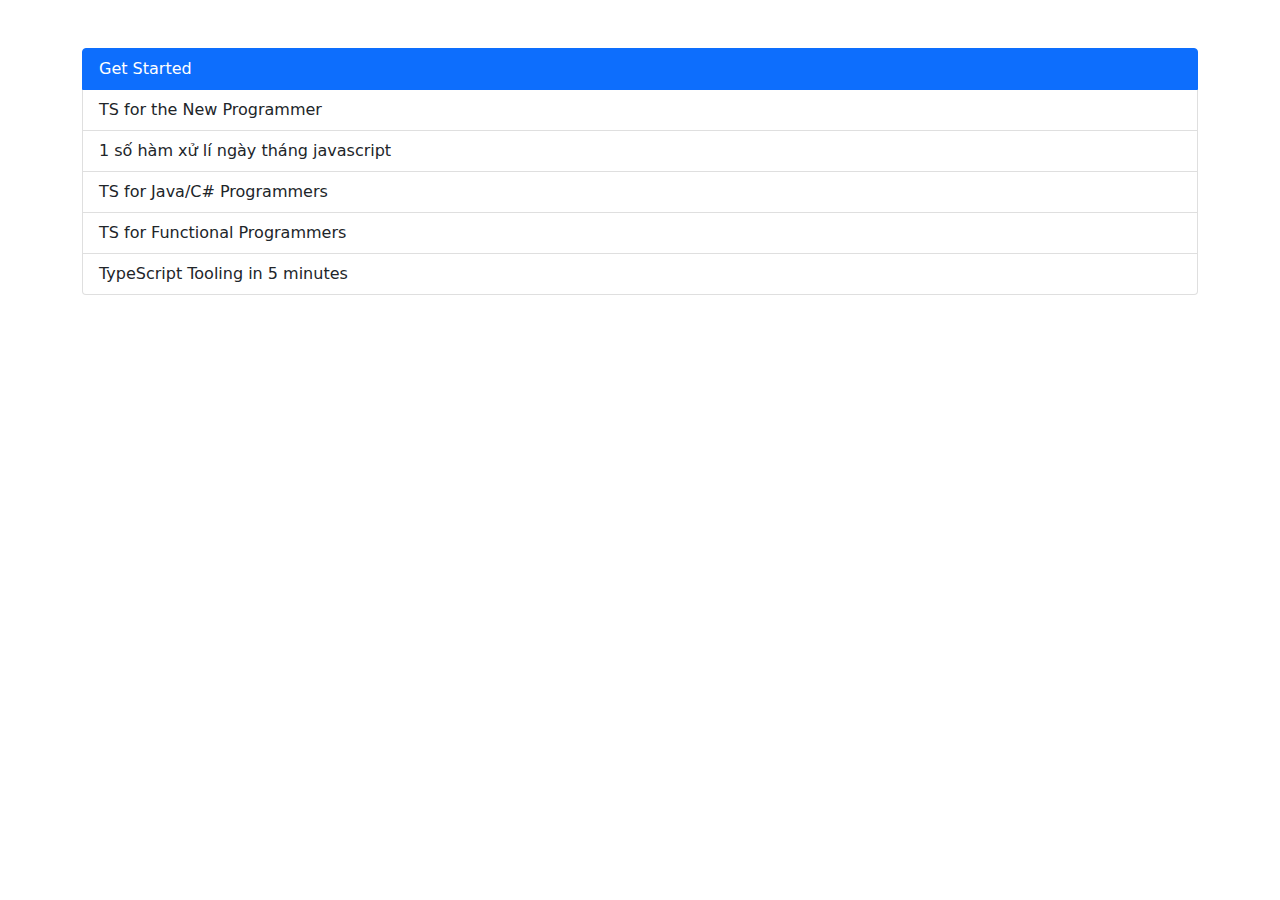
==== commit 7c97aa73: "feat: add ui js format date" ====
--- a/modules/my-page/index.html
+++ b/modules/my-page/index.html
@@ -34,7 +34,7 @@
     <div class="list-group mt-5">
         <a href="#" class="list-group-item list-group-item-action active" aria-current="true">Get Started</a>
         <a href="/modules/typescript-from-scratch/index.html" class="list-group-item list-group-item-action">TS for the New Programmer</a>
-        <a href="#" class="list-group-item list-group-item-action">TypeScript for JS Programmers</a>
+        <a href="/modules/date/index.html" class="list-group-item list-group-item-action">1 số hàm xử lí ngày tháng javascript</a>
         <a href="#" class="list-group-item list-group-item-action">TS for Java/C# Programmers</a>
         <a href="#" class="list-group-item list-group-item-action">TS for Functional Programmers</a>
         <a href="#" class="list-group-item list-group-item-action">TypeScript Tooling in 5 minutes</a>
